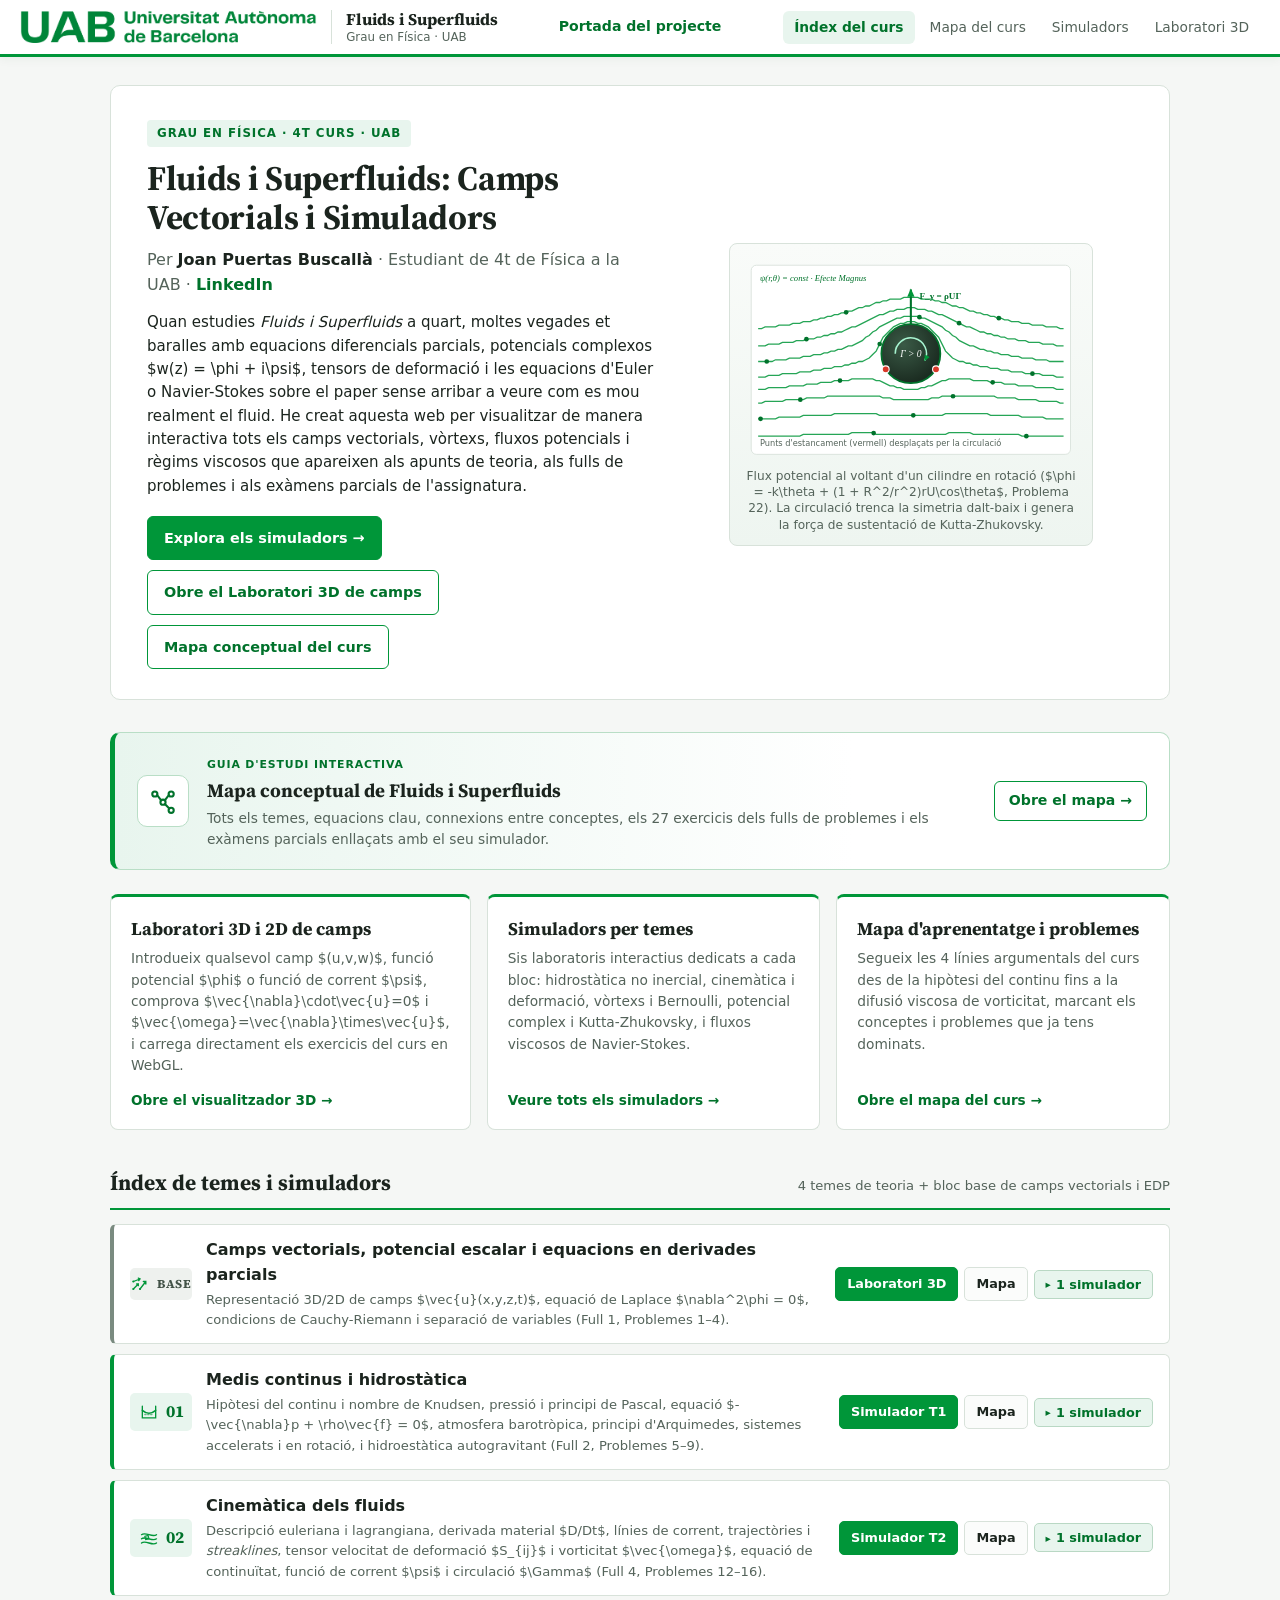
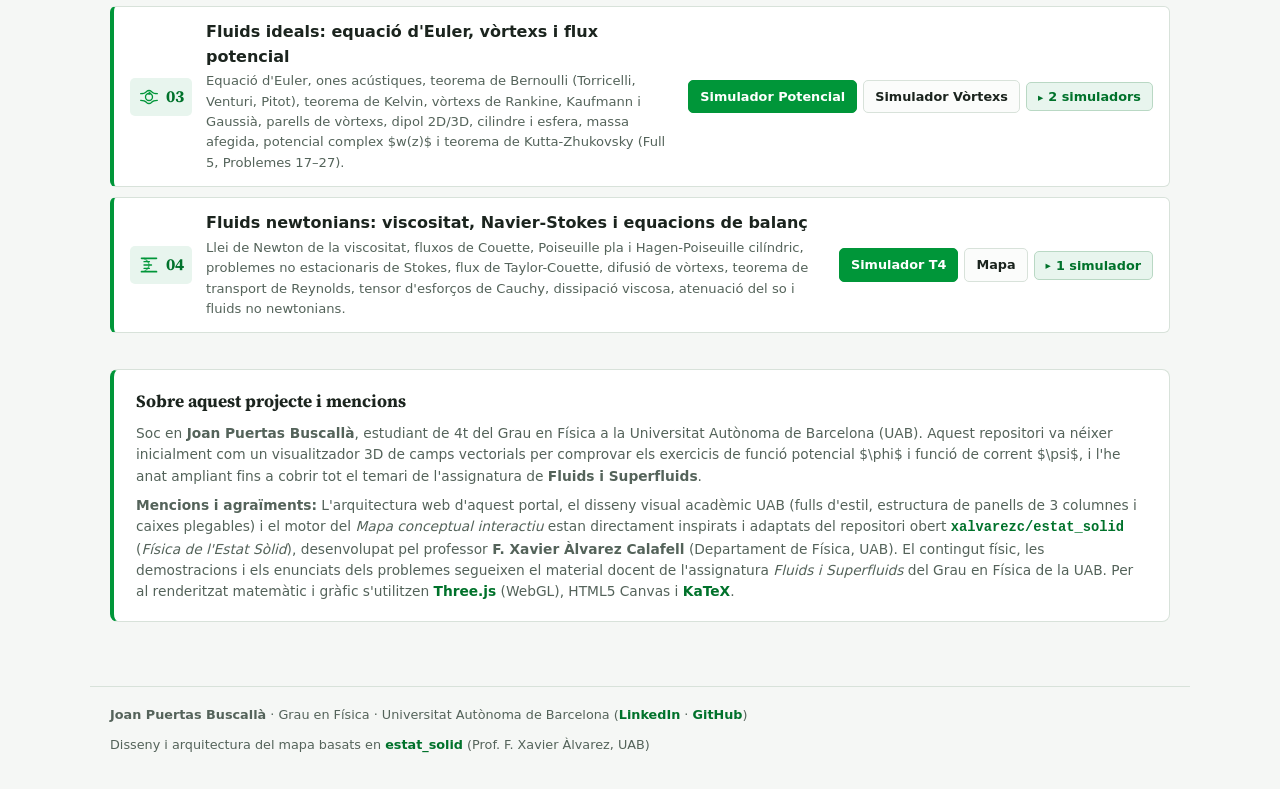
==== index.html @ 0ef9b049 "Plataforma completa de Fluids i Superfluids (UAB): simuladors T1-T4, laboratori 3D i mapa del curs" ====
<!doctype html>
<html lang="ca">
<head>
<meta charset="utf-8">
<meta name="viewport" content="width=device-width, initial-scale=1">
<title>Fluids i Superfluids — Simuladors de Camps Vectorials i Mecànica de Fluids (UAB)</title>
<link rel="stylesheet" href="https://fonts.googleapis.com/css2?family=Source+Serif+4:opsz,wght@8..60,400;8..60,600;8..60,700&display=swap">
<link rel="stylesheet" href="simuladors/estil_comu.css">
<style>
  *{ box-sizing:border-box; }
  html, body{ margin:0; padding:0; }
  body{
    font-family:system-ui, -apple-system, "Segoe UI", Roboto, sans-serif;
    color:var(--ink);
    background:var(--bg);
    line-height:1.55;
  }
  main{
    max-width:1100px;
    margin:0 auto;
    padding:28px 20px 64px;
  }

  /* Portada */
  .portada{
    background:var(--panel);
    border:1px solid var(--border);
    border-radius:10px;
    padding:34px 36px 30px;
    margin-bottom:32px;
    display:grid;
    grid-template-columns:1.15fr 1fr;
    gap:32px;
    align-items:center;
  }
  @media (max-width:860px){
    .portada{ grid-template-columns:1fr; padding:26px 22px; }
  }
  .portada .etiqueta-grau{
    display:inline-block;
    font-size:.74rem;
    font-weight:700;
    letter-spacing:.08em;
    text-transform:uppercase;
    color:var(--uab-dark);
    background:var(--uab-light);
    padding:4px 10px;
    border-radius:4px;
    margin-bottom:12px;
  }
  .portada h1{
    font-family:"Source Serif 4", Georgia, serif;
    font-size:2.15rem;
    line-height:1.15;
    margin:0 0 10px;
    color:var(--ink);
    letter-spacing:-.01em;
  }
  .portada .autor{
    font-size:1rem;
    color:var(--muted);
    margin:0 0 14px;
  }
  .portada .autor strong{ color:var(--ink); font-weight:600; }
  .portada .autor a{ color:var(--uab-dark); text-decoration:none; font-weight:600; }
  .portada .autor a:hover{ text-decoration:underline; }
  .portada .resum{
    font-size:.94rem;
    color:var(--ink);
    margin:0 0 18px;
  }
  .portada .accions{
    display:flex;
    flex-wrap:wrap;
    gap:10px;
  }
  .boto{
    display:inline-flex;
    align-items:center;
    gap:8px;
    padding:10px 16px;
    border-radius:6px;
    font-weight:600;
    font-size:.9rem;
    text-decoration:none;
    border:1px solid var(--uab);
    transition:background .12s, color .12s, border-color .12s;
  }
  .boto-primari{
    background:var(--uab);
    color:#fff;
  }
  .boto-primari:hover{ background:var(--uab-dark); border-color:var(--uab-dark); }
  .boto-secundari{
    background:#fff;
    color:var(--uab-dark);
  }
  .boto-secundari:hover{ background:var(--uab-light); }

  /* Figura de portada */
  .figura-portada{
    background:linear-gradient(180deg, #f9fbf9 0%, #eef5f0 100%);
    border:1px solid var(--border);
    border-radius:8px;
    padding:16px 16px 12px;
    text-align:center;
  }
  .figura-portada svg{
    width:100%;
    height:auto;
    max-height:260px;
    display:block;
    margin:0 auto;
  }
  .figura-portada figcaption{
    font-size:.76rem;
    color:var(--muted);
    margin-top:8px;
    line-height:1.35;
  }

  /* Destacat del mapa */
  .destacat-mapa{
    display:grid;
    grid-template-columns:auto 1fr auto;
    gap:18px;
    align-items:center;
    background:linear-gradient(90deg, var(--uab-light) 0%, #ffffff 70%);
    border:1px solid #b9dec6;
    border-left:5px solid var(--uab);
    border-radius:10px;
    padding:18px 22px;
    margin:0 0 24px;
    text-decoration:none;
    color:inherit;
    transition:border-color .12s, box-shadow .12s, transform .12s;
  }
  .destacat-mapa:hover{
    border-color:var(--uab);
    box-shadow:0 4px 16px rgba(0, 114, 43, .10);
    transform:translateY(-1px);
  }
  .destacat-mapa .dm-ico{
    width:52px; height:52px;
    border-radius:10px;
    background:#fff;
    border:1px solid #b9dec6;
    display:flex; align-items:center; justify-content:center;
    color:var(--uab-dark);
    flex-shrink:0;
  }
  .destacat-mapa .dm-etiqueta{
    display:inline-block;
    font-size:.68rem;
    font-weight:700;
    letter-spacing:.08em;
    text-transform:uppercase;
    color:var(--uab-dark);
    margin-bottom:2px;
  }
  .destacat-mapa h2{
    font-family:"Source Serif 4", Georgia, serif;
    font-size:1.18rem;
    margin:0 0 3px;
    color:var(--ink);
  }
  .destacat-mapa p{
    margin:0;
    font-size:.86rem;
    color:var(--muted);
  }
  .destacat-mapa .dm-cta{
    font-weight:700;
    font-size:.88rem;
    color:var(--uab-dark);
    white-space:nowrap;
    padding:8px 14px;
    border-radius:6px;
    background:#fff;
    border:1px solid var(--uab);
  }
  .destacat-mapa:hover .dm-cta{
    background:var(--uab);
    color:#fff;
  }
  @media (max-width:720px){
    .destacat-mapa{ grid-template-columns:auto 1fr; }
    .destacat-mapa .dm-cta{ grid-column:1 / -1; justify-self:start; }
  }

  /* Targetes de seccions principals */
  .seccions{
    display:grid;
    grid-template-columns:repeat(3, 1fr);
    gap:16px;
    margin-bottom:36px;
  }
  @media (max-width:820px){
    .seccions{ grid-template-columns:1fr; }
  }
  .targeta-seccio{
    background:var(--panel);
    border:1px solid var(--border);
    border-top:3px solid var(--uab);
    border-radius:8px;
    padding:18px 20px;
    display:flex;
    flex-direction:column;
    justify-content:space-between;
  }
  .targeta-seccio h2{
    font-family:"Source Serif 4", Georgia, serif;
    font-size:1.12rem;
    margin:0 0 6px;
    color:var(--ink);
  }
  .targeta-seccio p{
    font-size:.86rem;
    color:var(--muted);
    margin:0 0 14px;
  }
  .targeta-seccio a.enllac-seccio{
    font-size:.85rem;
    font-weight:600;
    color:var(--uab-dark);
    text-decoration:none;
    align-self:flex-start;
  }
  .targeta-seccio a.enllac-seccio:hover{ text-decoration:underline; }

  /* Índex de temes */
  .titol-index{
    display:flex;
    align-items:baseline;
    justify-content:space-between;
    gap:12px;
    margin:8px 0 14px;
    padding-bottom:8px;
    border-bottom:2px solid var(--uab);
  }
  .titol-index h2{
    font-family:"Source Serif 4", Georgia, serif;
    font-size:1.35rem;
    margin:0;
    color:var(--ink);
  }
  .titol-index span{
    font-size:.82rem;
    color:var(--muted);
  }
  .llista-temes{
    display:grid;
    grid-template-columns:1fr;
    gap:10px;
  }
  .fila-tema{
    background:var(--panel);
    border:1px solid var(--border);
    border-left:4px solid var(--uab);
    border-radius:6px;
    padding:13px 16px;
    display:grid;
    grid-template-columns:62px 1fr auto;
    align-items:center;
    gap:14px;
  }
  @media (max-width:720px){
    .fila-tema{ grid-template-columns:52px 1fr; }
    .fila-tema .accions-tema{ grid-column:1 / -1; justify-self:start; margin-top:4px; }
  }
  .fila-tema .num-tema{
    display:inline-flex;
    align-items:center;
    gap:7px;
    font-family:"Source Serif 4", Georgia, serif;
    font-weight:700;
    font-size:1.05rem;
    color:var(--uab-dark);
    background:var(--uab-light);
    border-radius:5px;
    padding:6px 9px;
    justify-content:center;
  }
  .fila-tema .num-tema svg{
    width:20px;
    height:20px;
    flex-shrink:0;
    color:var(--uab);
  }
  .fila-tema.repas{ border-left-color:#7a8b80; }
  .fila-tema.repas .num-tema{
    background:#eef1ee;
    color:#425247;
    font-size:.76rem;
    letter-spacing:.05em;
  }
  .fila-tema .cos-tema h3{
    margin:0 0 2px;
    font-size:1rem;
    color:var(--ink);
  }
  .fila-tema .cos-tema p{
    margin:0;
    font-size:.82rem;
    color:var(--muted);
  }
  .accions-tema{
    display:flex;
    flex-wrap:wrap;
    gap:6px;
    align-items:center;
  }
  .accions-tema a,
  .accions-tema button.boto-sims-tema{
    font-size:.8rem;
    font-weight:600;
    text-decoration:none;
    padding:6px 11px;
    border-radius:5px;
    border:1px solid var(--border);
    color:var(--ink);
    background:#fbfcfb;
    white-space:nowrap;
    font-family:inherit;
    cursor:pointer;
  }
  .accions-tema a:hover,
  .accions-tema button.boto-sims-tema:hover{
    border-color:var(--uab);
    color:var(--uab-dark);
    background:var(--uab-light);
  }
  .accions-tema a.prim{
    background:var(--uab);
    border-color:var(--uab);
    color:#fff;
  }
  .accions-tema a.prim:hover{
    background:var(--uab-dark);
    border-color:var(--uab-dark);
    color:#fff;
  }
  .accions-tema button.boto-sims-tema{
    color:var(--uab-dark);
    border-color:#b9d8c4;
    background:var(--uab-light);
    display:inline-flex;
    align-items:center;
    gap:5px;
  }
  .accions-tema button.boto-sims-tema .fletxa{
    display:inline-block;
    font-size:.66rem;
    transition:transform .15s;
  }
  .fila-tema.obert button.boto-sims-tema .fletxa{ transform:rotate(90deg); }

  .calaix-sims{
    display:none;
    grid-column:1 / -1;
    margin-top:10px;
    padding-top:10px;
    border-top:1px dashed var(--border);
  }
  .fila-tema.obert .calaix-sims{ display:block; }
  .calaix-sims ul{
    list-style:none;
    margin:0;
    padding:0;
    display:grid;
    grid-template-columns:repeat(auto-fill, minmax(290px, 1fr));
    gap:8px;
  }
  .calaix-sims li a{
    display:block;
    padding:9px 12px;
    border:1px solid var(--border);
    border-radius:5px;
    background:#fbfcfb;
    text-decoration:none;
    color:var(--ink);
    font-size:.84rem;
    font-weight:600;
    line-height:1.35;
  }
  .calaix-sims li a:hover{
    border-color:var(--uab);
    background:var(--uab-light);
    color:var(--uab-dark);
  }
  .calaix-sims li a span.desc-curta{
    display:block;
    font-weight:400;
    font-size:.76rem;
    color:var(--muted);
    margin-top:3px;
  }

  /* Nota de l'autor i crèdits */
  .nota-autor{
    margin-top:36px;
    background:var(--panel);
    border:1px solid var(--border);
    border-left:4px solid var(--uab);
    border-radius:8px;
    padding:18px 22px;
  }
  .nota-autor h3{
    font-family:"Source Serif 4", Georgia, serif;
    font-size:1.08rem;
    margin:0 0 8px;
    color:var(--ink);
  }
  .nota-autor p{
    font-size:.86rem;
    color:var(--muted);
    margin:0 0 8px;
  }
  .nota-autor p:last-child{ margin-bottom:0; }
  .nota-autor a{
    color:var(--uab-dark);
    font-weight:600;
    text-decoration:none;
  }
  .nota-autor a:hover{ text-decoration:underline; }

  footer{
    max-width:1100px;
    margin:0 auto;
    padding:18px 20px 36px;
    border-top:1px solid var(--border);
    color:var(--muted);
    font-size:.8rem;
    display:flex;
    flex-wrap:wrap;
    justify-content:space-between;
    gap:10px;
  }
  footer a{ color:var(--uab-dark); text-decoration:none; font-weight:600; }
  footer a:hover{ text-decoration:underline; }
</style>
</head>
<body>

<header class="capcalera-uab">
  <div class="cap-esq">
    <a class="cap-logo" href="./" title="Portada del curs"><img src="simuladors/imatges/logotip-versio-3-verd.png" alt="Universitat Autònoma de Barcelona"></a>
    <a class="cap-marca" href="./">Fluids i Superfluids<small>Grau en Física · UAB</small></a>
  </div>
  <div class="cap-pagina">Portada del projecte</div>
  <nav class="cap-nav" aria-label="Seccions del curs">
    <a class="actiu" href="#index">Índex del curs</a>
    <a href="mapa/index.html">Mapa del curs</a>
    <a href="simuladors/index.html">Simuladors</a>
    <a href="visualitzador_camps.html">Laboratori 3D</a>
  </nav>
</header>

<main>

  <section class="portada">
    <div>
      <span class="etiqueta-grau">Grau en Física · 4t curs · UAB</span>
      <h1>Fluids i Superfluids: Camps Vectorials i Simuladors</h1>
      <p class="autor">Per <strong>Joan Puertas Buscallà</strong> · Estudiant de 4t de Física a la UAB · <a href="https://www.linkedin.com/in/joan-puertasbuscalla/" target="_blank" rel="noopener">LinkedIn</a></p>
      <p class="resum">
        Quan estudies <em>Fluids i Superfluids</em> a quart, moltes vegades et baralles amb equacions diferencials parcials, potencials complexos $w(z) = \phi + i\psi$, tensors de deformació i les equacions d'Euler o Navier-Stokes sobre el paper sense arribar a veure com es mou realment el fluid. He creat aquesta web per visualitzar de manera interactiva tots els camps vectorials, vòrtexs, fluxos potencials i règims viscosos que apareixen als apunts de teoria, als fulls de problemes i als exàmens parcials de l'assignatura.
      </p>
      <div class="accions">
        <a class="boto boto-primari" href="simuladors/index.html">Explora els simuladors →</a>
        <a class="boto boto-secundari" href="visualitzador_camps.html">Obre el Laboratori 3D de camps</a>
        <a class="boto boto-secundari" href="mapa/index.html">Mapa conceptual del curs</a>
      </div>
    </div>

    <figure class="figura-portada">
      <svg id="svgPortada" viewBox="0 0 380 230" role="img" aria-label="Flux potencial amb circulació al voltant d'un cilindre i línies de corrent">
        <defs>
          <radialGradient id="gradCil" cx="38%" cy="35%" r="65%">
            <stop offset="0%" stop-color="#3a5a46"/>
            <stop offset="100%" stop-color="#1b2c21"/>
          </radialGradient>
          <marker id="fletxaVerd" viewBox="0 0 10 10" refX="7" refY="5" markerWidth="5" markerHeight="5" orient="auto-start-reverse">
            <path d="M 0 1.5 L 8 5 L 0 8.5 z" fill="#009639"/>
          </marker>
        </defs>
        <rect x="6" y="6" width="368" height="218" rx="6" fill="#ffffff" stroke="#d8e2da"/>
        <!-- Equipotencials (discontínues) -->
        <g id="grupEqui" stroke="#9ec5ab" stroke-width="1" stroke-dasharray="3 3" fill="none" opacity="0.65"></g>
        <!-- Línies de corrent -->
        <g id="grupStream" stroke="#009639" stroke-width="1.5" fill="none" opacity="0.85"></g>
        <!-- Partícules traçadores -->
        <g id="grupParticules"></g>
        <!-- Cilindre central amb circulació -->
        <circle cx="190" cy="108" r="34" fill="url(#gradCil)" stroke="#00722b" stroke-width="2"/>
        <!-- Fletxa de circulació Γ -->
        <path d="M 172 108 A 18 18 0 1 1 206 116" fill="none" stroke="#a7f3d0" stroke-width="1.8" marker-end="url(#fletxaVerd)"/>
        <text x="190" y="112" font-size="11" font-family="Georgia, serif" font-style="italic" text-anchor="middle" fill="#ffffff">Γ &gt; 0</text>
        <!-- Punts d'estancament -->
        <circle cx="161" cy="126" r="4" fill="#d93829" stroke="#fff" stroke-width="1.2"/>
        <circle cx="219" cy="126" r="4" fill="#d93829" stroke="#fff" stroke-width="1.2"/>
        <!-- Vector sustentació Kutta-Zhukovsky -->
        <line x1="190" y1="74" x2="190" y2="34" stroke="#00722b" stroke-width="2.4" marker-end="url(#fletxaVerd)"/>
        <text x="200" y="45" font-size="10.5" font-family="Georgia, serif" font-weight="bold" fill="#00722b">F_y = ρUΓ</text>
        <!-- Etiquetes -->
        <text x="16" y="24" font-size="10" font-family="Georgia, serif" font-style="italic" fill="#00722b">ψ(r,θ) = const · Efecte Magnus</text>
        <text x="16" y="214" font-size="9.5" font-family="system-ui, sans-serif" fill="#54635a">Punts d'estancament (vermell) desplaçats per la circulació</text>
      </svg>
      <figcaption>
        Flux potencial al voltant d'un cilindre en rotació ($\phi = -k\theta + (1 + R^2/r^2)rU\cos\theta$, Problema 22). La circulació trenca la simetria dalt-baix i genera la força de sustentació de Kutta-Zhukovsky.
      </figcaption>
    </figure>
  </section>

  <a class="destacat-mapa" href="mapa/index.html">
    <div class="dm-ico" aria-hidden="true">
      <svg width="28" height="28" viewBox="0 0 24 24" fill="none" stroke="currentColor" stroke-width="1.8" stroke-linecap="round" stroke-linejoin="round">
        <circle cx="5" cy="6" r="2.2"/><circle cx="19" cy="6" r="2.2"/><circle cx="12" cy="13" r="2.2"/><circle cx="19" cy="20" r="2.2"/>
        <path d="M7 7l3.3 4.3M17 7l-3.3 4.3M13.6 14.6l3.8 3.8"/>
      </svg>
    </div>
    <div>
      <span class="dm-etiqueta">Guia d'estudi interactiva</span>
      <h2>Mapa conceptual de Fluids i Superfluids</h2>
      <p>Tots els temes, equacions clau, connexions entre conceptes, els 27 exercicis dels fulls de problemes i els exàmens parcials enllaçats amb el seu simulador.</p>
    </div>
    <span class="dm-cta">Obre el mapa →</span>
  </a>

  <section class="seccions" aria-label="Parts del projecte">
    <div class="targeta-seccio">
      <div>
        <h2>Laboratori 3D i 2D de camps</h2>
        <p>Introdueix qualsevol camp $(u,v,w)$, funció potencial $\phi$ o funció de corrent $\psi$, comprova $\vec{\nabla}\cdot\vec{u}=0$ i $\vec{\omega}=\vec{\nabla}\times\vec{u}$, i carrega directament els exercicis del curs en WebGL.</p>
      </div>
      <a class="enllac-seccio" href="visualitzador_camps.html">Obre el visualitzador 3D →</a>
    </div>
    <div class="targeta-seccio">
      <div>
        <h2>Simuladors per temes</h2>
        <p>Sis laboratoris interactius dedicats a cada bloc: hidrostàtica no inercial, cinemàtica i deformació, vòrtexs i Bernoulli, potencial complex i Kutta-Zhukovsky, i fluxos viscosos de Navier-Stokes.</p>
      </div>
      <a class="enllac-seccio" href="simuladors/index.html">Veure tots els simuladors →</a>
    </div>
    <div class="targeta-seccio">
      <div>
        <h2>Mapa d'aprenentatge i problemes</h2>
        <p>Segueix les 4 línies argumentals del curs des de la hipòtesi del continu fins a la difusió viscosa de vorticitat, marcant els conceptes i problemes que ja tens dominats.</p>
      </div>
      <a class="enllac-seccio" href="mapa/index.html">Obre el mapa del curs →</a>
    </div>
  </section>

  <div class="titol-index" id="index">
    <h2>Índex de temes i simuladors</h2>
    <span>4 temes de teoria + bloc base de camps vectorials i EDP</span>
  </div>

  <div class="llista-temes">

    <div class="fila-tema repas" data-tema="00">
      <span class="num-tema">BASE</span>
      <div class="cos-tema">
        <h3>Camps vectorials, potencial escalar i equacions en derivades parcials</h3>
        <p>Representació 3D/2D de camps $\vec{u}(x,y,z,t)$, equació de Laplace $\nabla^2\phi = 0$, condicions de Cauchy-Riemann i separació de variables (Full 1, Problemes 1–4).</p>
      </div>
      <div class="accions-tema">
        <a class="prim" href="visualitzador_camps.html">Laboratori 3D</a>
        <a href="mapa/index.html">Mapa</a>
      </div>
    </div>

    <div class="fila-tema" data-tema="01">
      <span class="num-tema">01</span>
      <div class="cos-tema">
        <h3>Medis continus i hidrostàtica</h3>
        <p>Hipòtesi del continu i nombre de Knudsen, pressió i principi de Pascal, equació $-\vec{\nabla}p + \rho\vec{f} = 0$, atmosfera barotròpica, principi d'Arquimedes, sistemes accelerats i en rotació, i hidroestàtica autogravitant (Full 2, Problemes 5–9).</p>
      </div>
      <div class="accions-tema">
        <a class="prim" href="simuladors/01_medis_continus/hidrostatica_no_inercial.html">Simulador T1</a>
        <a href="mapa/index.html">Mapa</a>
      </div>
    </div>

    <div class="fila-tema" data-tema="02">
      <span class="num-tema">02</span>
      <div class="cos-tema">
        <h3>Cinemàtica dels fluids</h3>
        <p>Descripció euleriana i lagrangiana, derivada material $D/Dt$, línies de corrent, trajectòries i <em>streaklines</em>, tensor velocitat de deformació $S_{ij}$ i vorticitat $\vec{\omega}$, equació de continuïtat, funció de corrent $\psi$ i circulació $\Gamma$ (Full 4, Problemes 12–16).</p>
      </div>
      <div class="accions-tema">
        <a class="prim" href="simuladors/02_cinematica/cinematica_deformacio.html">Simulador T2</a>
        <a href="mapa/index.html">Mapa</a>
      </div>
    </div>

    <div class="fila-tema" data-tema="03">
      <span class="num-tema">03</span>
      <div class="cos-tema">
        <h3>Fluids ideals: equació d'Euler, vòrtexs i flux potencial</h3>
        <p>Equació d'Euler, ones acústiques, teorema de Bernoulli (Torricelli, Venturi, Pitot), teorema de Kelvin, vòrtexs de Rankine, Kaufmann i Gaussià, parells de vòrtexs, dipol 2D/3D, cilindre i esfera, massa afegida, potencial complex $w(z)$ i teorema de Kutta-Zhukovsky (Full 5, Problemes 17–27).</p>
      </div>
      <div class="accions-tema">
        <a class="prim" href="simuladors/03_fluids_ideals/potencial_kutta_zhukovsky.html">Simulador Potencial</a>
        <a href="simuladors/03_fluids_ideals/vortexs_bernoulli.html">Simulador Vòrtexs</a>
      </div>
    </div>

    <div class="fila-tema" data-tema="04">
      <span class="num-tema">04</span>
      <div class="cos-tema">
        <h3>Fluids newtonians: viscositat, Navier-Stokes i equacions de balanç</h3>
        <p>Llei de Newton de la viscositat, fluxos de Couette, Poiseuille pla i Hagen-Poiseuille cilíndric, problemes no estacionaris de Stokes, flux de Taylor-Couette, difusió de vòrtexs, teorema de transport de Reynolds, tensor d'esforços de Cauchy, dissipació viscosa, atenuació del so i fluids no newtonians.</p>
      </div>
      <div class="accions-tema">
        <a class="prim" href="simuladors/04_fluids_newtonians/viscositat_navier_stokes.html">Simulador T4</a>
        <a href="mapa/index.html">Mapa</a>
      </div>
    </div>

  </div>

  <section class="nota-autor" aria-label="Sobre aquest projecte i reconeixements">
    <h3>Sobre aquest projecte i mencions</h3>
    <p>
      Soc en <strong>Joan Puertas Buscallà</strong>, estudiant de 4t del Grau en Física a la Universitat Autònoma de Barcelona (UAB). Aquest repositori va néixer inicialment com un visualitzador 3D de camps vectorials per comprovar els exercicis de funció potencial $\phi$ i funció de corrent $\psi$, i l'he anat ampliant fins a cobrir tot el temari de l'assignatura de <strong>Fluids i Superfluids</strong>.
    </p>
    <p>
      <strong>Mencions i agraïments:</strong> L'arquitectura web d'aquest portal, el disseny visual acadèmic UAB (fulls d'estil, estructura de panells de 3 columnes i caixes plegables) i el motor del <em>Mapa conceptual interactiu</em> estan directament inspirats i adaptats del repositori obert <a href="https://github.com/xalvarezc/estat_solid" target="_blank" rel="noopener"><code>xalvarezc/estat_solid</code></a> (<em>Física de l'Estat Sòlid</em>), desenvolupat pel professor <strong>F. Xavier Àlvarez Calafell</strong> (Departament de Física, UAB). El contingut físic, les demostracions i els enunciats dels problemes segueixen el material docent de l'assignatura <em>Fluids i Superfluids</em> del Grau en Física de la UAB. Per al renderitzat matemàtic i gràfic s'utilitzen <a href="https://threejs.org/" target="_blank" rel="noopener">Three.js</a> (WebGL), HTML5 Canvas i <a href="https://katex.org/" target="_blank" rel="noopener">KaTeX</a>.
    </p>
  </section>

</main>

<footer>
  <span><strong>Joan Puertas Buscallà</strong> · Grau en Física · Universitat Autònoma de Barcelona (<a href="https://www.linkedin.com/in/joan-puertasbuscalla/" target="_blank" rel="noopener">LinkedIn</a> · <a href="https://github.com/Seijo37/Vectors1" target="_blank" rel="noopener">GitHub</a>)</span>
  <span>Disseny i arquitectura del mapa basats en <a href="https://github.com/xalvarezc/estat_solid" target="_blank" rel="noopener">estat_solid</a> (Prof. F. Xavier Àlvarez, UAB)</span>
</footer>

<script src="simuladors/temes.js"></script>
<script>
(function(){
  var perNum = {};
  (window.TEMES || []).forEach(function(t){ perNum[t.num] = t; });
  var icMap = window.ICONES || {};

  document.querySelectorAll('.fila-tema[data-tema]').forEach(function(fila){
    var num = fila.getAttribute('data-tema');
    var badge = fila.querySelector('.num-tema');
    if (badge && icMap[num]){
      badge.innerHTML = icMap[num] + '<span>' + badge.textContent + '</span>';
    }
    var t = perNum[num];
    if (!t || !t.simuladors || !t.simuladors.length) return;
    var n = t.simuladors.length;
    var txt = n + (n === 1 ? ' simulador' : ' simuladors');

    var accions = fila.querySelector('.accions-tema');
    var boto = document.createElement('button');
    boto.type = 'button';
    boto.className = 'boto-sims-tema';
    boto.innerHTML = '<span class="fletxa">▸</span>' + txt;
    accions.appendChild(boto);

    var calaix = document.createElement('div');
    calaix.className = 'calaix-sims';
    var ul = document.createElement('ul');
    t.simuladors.forEach(function(s){
      var li = document.createElement('li');
      var a = document.createElement('a');
      var ruta = s.href.indexOf('../') === 0 ? s.href.slice(3) : 'simuladors/' + s.href;
      a.href = ruta;
      a.textContent = s.nom;
      if (s.desc){
        var sp = document.createElement('span');
        sp.className = 'desc-curta';
        sp.textContent = s.desc;
        a.appendChild(sp);
      }
      li.appendChild(a);
      ul.appendChild(li);
    });
    calaix.appendChild(ul);
    fila.appendChild(calaix);

    boto.addEventListener('click', function(){
      fila.classList.toggle('obert');
    });
  });

  // Animació SVG de la portada: línies de corrent al voltant del cilindre (cx=190, cy=108, R=34)
  var gStream = document.getElementById('grupStream');
  var gPart = document.getElementById('grupParticules');
  if (gStream && gPart) {
    var cx = 190, cy = 108, R = 34;
    // Potencial de corrent reduït: ψ(x,y) = y*(1 - R²/r²) + k*ln(r/R)
    var kCirc = 18;
    var psiTargets = [-62, -42, -24, -9.5, 4, 20, 38, 58];
    var corbes = [];

    psiTargets.forEach(function(psi0) {
      var pts = [];
      for (var ix = 14; ix <= 366; ix += 4) {
        var dx = ix - cx;
        // Cerquem y per bisecció o secant mantenint el signe
        var yStart = psi0 >= -10 ? -85 : 85;
        var bestY = null, bestErr = 1e9;
        var yMin = -95, yMax = 95;
        for (var sy = yMin; sy <= yMax; sy += 2) {
          var r2 = dx*dx + sy*sy;
          if (r2 < (R+1.5)*(R+1.5)) continue;
          var r = Math.sqrt(r2);
          var val = sy * (1 - (R*R)/r2) + kCirc * Math.log(r / R);
          var err = Math.abs(val - psi0);
          if (err < bestErr) {
            bestErr = err;
            bestY = sy;
          }
        }
        if (bestY !== null && bestErr < 4.5) {
          pts.push([ix, cy - bestY]);
        }
      }
      if (pts.length > 8) {
        var d = 'M ' + pts.map(function(p){ return p[0].toFixed(1) + ' ' + p[1].toFixed(1); }).join(' L ');
        var path = document.createElementNS('http://www.w3.org/2000/svg', 'path');
        path.setAttribute('d', d);
        gStream.appendChild(path);
        corbes.push(pts);
      }
    });

    var particules = [];
    corbes.forEach(function(pts, idx) {
      for (var m = 0; m < 2; m++) {
        var c = document.createElementNS('http://www.w3.org/2000/svg', 'circle');
        c.setAttribute('r', '2.7');
        c.setAttribute('fill', '#00722b');
        gPart.appendChild(c);
        particules.push({ el: c, pts: pts, pos: (m * 0.5 + idx * 0.13) % 1 });
      }
    });

    function animaPortada() {
      particules.forEach(function(p) {
        p.pos = (p.pos + 0.0045) % 1;
        var fIdx = p.pos * (p.pts.length - 1);
        var i0 = Math.floor(fIdx);
        var i1 = Math.min(p.pts.length - 1, i0 + 1);
        var frac = fIdx - i0;
        var x = p.pts[i0][0] * (1 - frac) + p.pts[i1][0] * frac;
        var y = p.pts[i0][1] * (1 - frac) + p.pts[i1][1] * frac;
        p.el.setAttribute('cx', x.toFixed(1));
        p.el.setAttribute('cy', y.toFixed(1));
      });
      requestAnimationFrame(animaPortada);
    }
    requestAnimationFrame(animaPortada);
  }
})();
</script>

</body>
</html>
---- simuladors/estil_comu.css ----
/* Estil comú dels simuladors de Fluids i Superfluids (Grau en Física · UAB)
   Desenvolupat per Joan Puertas Buscallà.
   Arquitectura visual i sistema d'estils basats en el repositori "Física de l'Estat Sòlid"
   del prof. F. Xavier Àlvarez (https://github.com/xalvarezc/estat_solid). */
:root {
  --uab:       #009639;
  --uab-dark:  #00722b;
  --uab-light: #e8f5ee;
  --bg:        #f5f7f5;
  --panel:     #ffffff;
  --border:    #d8e2da;
  --ink:       #1b241e;
  --muted:     #54635a;
}

/* Capçalera comuna del lloc — compartida entre apunts, índex, mapa i simuladors */
.capcalera-uab{
  background:#ffffff;
  border-bottom:3px solid var(--uab);
  padding:10px 20px;
  display:grid;
  grid-template-columns:1fr auto 1fr;
  align-items:center;
  gap:16px;
  font-family:"Source Serif 4", Georgia, serif;
  position:sticky;
  top:0;
  z-index:200;
  box-shadow:0 2px 10px rgba(0, 70, 25, .06);
}
.capcalera-uab .cap-esq{
  display:flex;
  align-items:center;
  gap:14px;
  min-width:0;
}
.capcalera-uab .cap-logo{
  display:inline-flex;
  align-items:center;
  text-decoration:none;
  flex-shrink:0;
}
.capcalera-uab .cap-logo img{
  height:32px;
  width:auto;
  display:block;
}
.capcalera-uab .cap-marca{
  color:var(--ink);
  text-decoration:none;
  font-weight:700;
  font-size:1.02rem;
  line-height:1.15;
  padding-left:14px;
  border-left:1px solid var(--border);
}
.capcalera-uab .cap-marca small{
  display:block;
  font-family:system-ui, -apple-system, "Segoe UI", Roboto, sans-serif;
  font-weight:500;
  font-size:.74rem;
  color:var(--muted);
  margin-top:2px;
}
.capcalera-uab .cap-pagina{
  display:inline-flex;
  align-items:center;
  gap:8px;
  font-family:system-ui, -apple-system, "Segoe UI", Roboto, sans-serif;
  font-size:.88rem;
  font-weight:600;
  color:var(--uab-dark);
  text-align:center;
  white-space:nowrap;
  overflow:hidden;
  text-overflow:ellipsis;
  max-width:44vw;
}
.capcalera-uab .cap-pagina svg{
  width:20px;
  height:20px;
  flex-shrink:0;
  color:var(--uab);
}
.capcalera-uab .cap-nav{
  display:flex;
  gap:4px;
  flex-wrap:wrap;
  justify-self:end;
  font-family:system-ui, -apple-system, "Segoe UI", Roboto, sans-serif;
  font-size:.86rem;
}
.capcalera-uab .cap-nav a{
  color:var(--muted);
  text-decoration:none;
  padding:6px 11px;
  border-radius:6px;
  font-weight:500;
}
.capcalera-uab .cap-nav a:hover{
  background:var(--uab-light);
  color:var(--uab-dark);
}
.capcalera-uab .cap-nav a.actiu{
  background:var(--uab-light);
  color:var(--uab-dark);
  font-weight:600;
}
@media (max-width:760px){
  .capcalera-uab{ grid-template-columns:1fr auto; }
  .capcalera-uab .cap-pagina{ display:none; }
}

.peu-uab {
  text-align: center;
  color: var(--muted);
  font-size: 0.78rem;
  padding: 16px 12px 24px;
  border-top: 1px solid var(--border);
  margin-top: 24px;
  font-family: system-ui, -apple-system, "Segoe UI", Roboto, sans-serif;
}
.peu-uab a {
  color: var(--uab-dark);
  text-decoration: none;
  font-weight: 600;
}
.peu-uab a:hover {
  text-decoration: underline;
}

/* Targeta amb vora esquerra verda — estil unificat */
.caixa-uab {
  background: var(--panel);
  border: 1px solid var(--border);
  border-left: 4px solid var(--uab);
  border-radius: 6px;
  padding: 12px 14px;
}

/* Botó en forma de pastilla verd UAB */
.boto-pill {
  display: inline-flex;
  align-items: center;
  gap: 7px;
  padding: 6px 14px;
  border-radius: 999px;
  font-size: 0.82rem;
  font-weight: 600;
  color: var(--uab-dark);
  background: var(--uab-light);
  border: 1px solid var(--border);
  text-decoration: none;
  cursor: pointer;
  transition: background 0.15s, border-color 0.15s, color 0.15s;
}
.boto-pill:hover {
  background: var(--uab);
  border-color: var(--uab);
  color: #fff;
}
.boto-pill svg { flex-shrink: 0; }
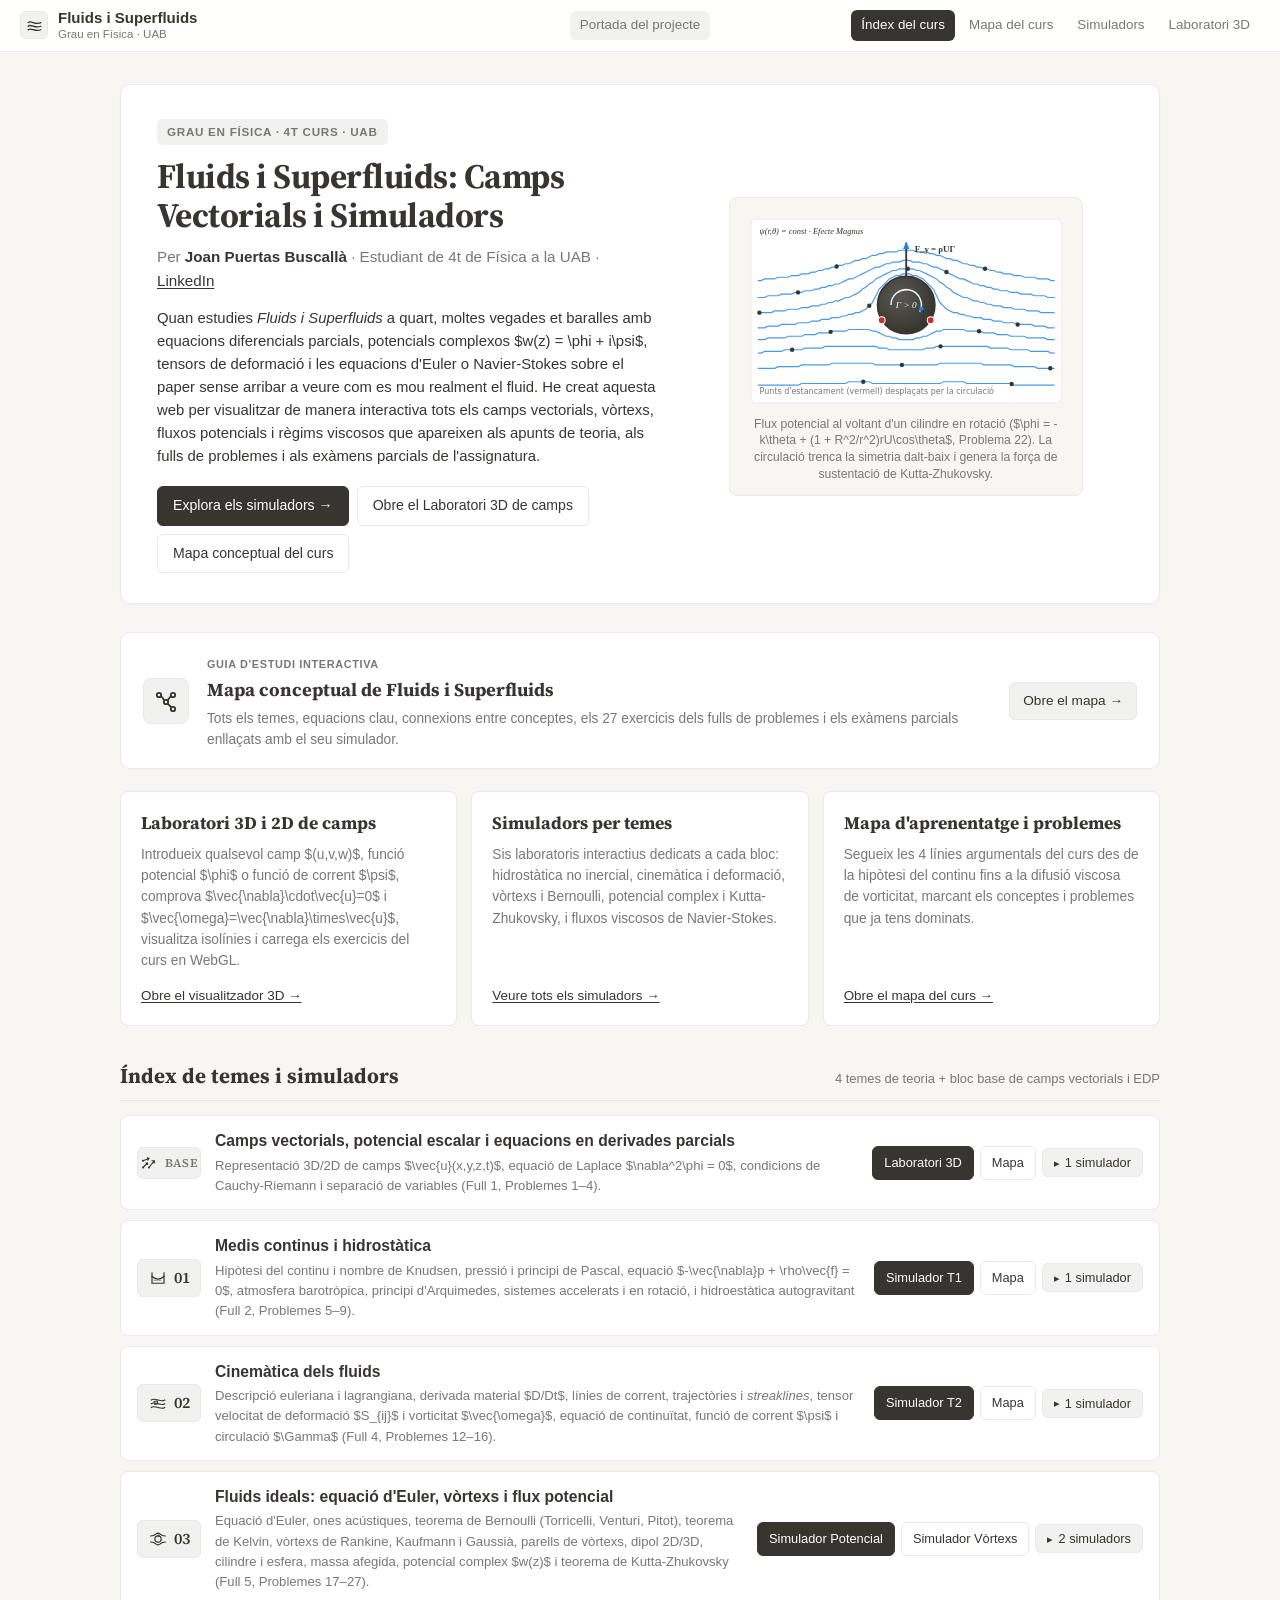
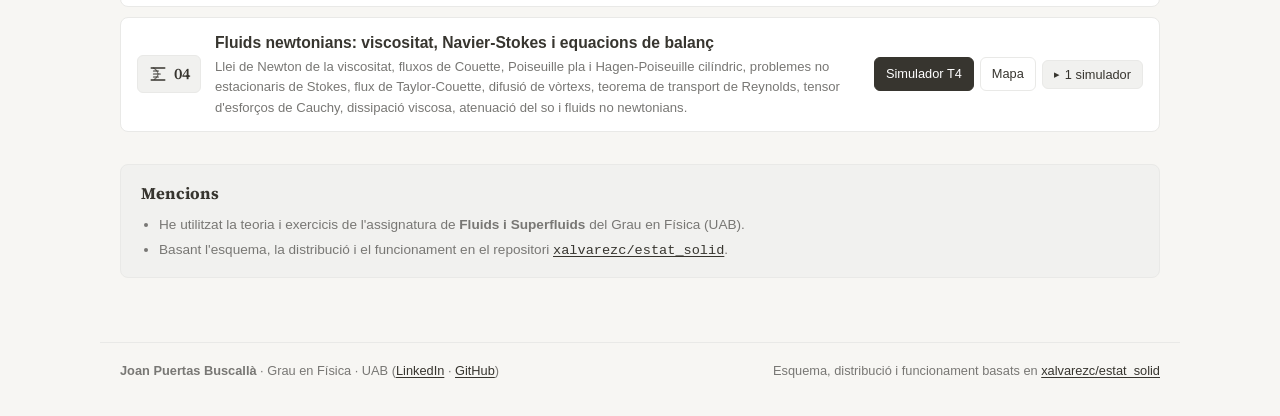
==== commit cc45efed: "Aplicar millores del laboratori 3D (RK4, isolinies, sliders, S_ij, circulacio) i actualitzar disseny" ====
--- a/index.html
+++ b/index.html
@@ -3,22 +3,22 @@
 <head>
 <meta charset="utf-8">
 <meta name="viewport" content="width=device-width, initial-scale=1">
-<title>Fluids i Superfluids — Simuladors de Camps Vectorials i Mecànica de Fluids (UAB)</title>
+<title>Fluids i Superfluids — Simuladors de Camps Vectorials i Mecànica de Fluids</title>
 <link rel="stylesheet" href="https://fonts.googleapis.com/css2?family=Source+Serif+4:opsz,wght@8..60,400;8..60,600;8..60,700&display=swap">
 <link rel="stylesheet" href="simuladors/estil_comu.css">
 <style>
   *{ box-sizing:border-box; }
   html, body{ margin:0; padding:0; }
   body{
-    font-family:system-ui, -apple-system, "Segoe UI", Roboto, sans-serif;
+    font-family:ui-sans-serif, -apple-system, BlinkMacSystemFont, "Segoe UI", Inter, sans-serif;
     color:var(--ink);
     background:var(--bg);
     line-height:1.55;
   }
   main{
-    max-width:1100px;
+    max-width:1080px;
     margin:0 auto;
-    padding:28px 20px 64px;
+    padding:32px 20px 64px;
   }
 
   /* Portada */
@@ -27,79 +27,81 @@
     border:1px solid var(--border);
     border-radius:10px;
     padding:34px 36px 30px;
-    margin-bottom:32px;
+    margin-bottom:28px;
     display:grid;
     grid-template-columns:1.15fr 1fr;
     gap:32px;
     align-items:center;
+    box-shadow:0 1px 2px rgba(15, 15, 15, .03);
   }
   @media (max-width:860px){
     .portada{ grid-template-columns:1fr; padding:26px 22px; }
   }
   .portada .etiqueta-grau{
     display:inline-block;
-    font-size:.74rem;
-    font-weight:700;
-    letter-spacing:.08em;
+    font-size:.73rem;
+    font-weight:600;
+    letter-spacing:.06em;
     text-transform:uppercase;
-    color:var(--uab-dark);
+    color:var(--muted);
     background:var(--uab-light);
     padding:4px 10px;
-    border-radius:4px;
+    border-radius:5px;
     margin-bottom:12px;
   }
   .portada h1{
     font-family:"Source Serif 4", Georgia, serif;
     font-size:2.15rem;
-    line-height:1.15;
+    line-height:1.14;
     margin:0 0 10px;
     color:var(--ink);
-    letter-spacing:-.01em;
+    letter-spacing:-.015em;
   }
   .portada .autor{
-    font-size:1rem;
+    font-size:.95rem;
     color:var(--muted);
     margin:0 0 14px;
   }
   .portada .autor strong{ color:var(--ink); font-weight:600; }
-  .portada .autor a{ color:var(--uab-dark); text-decoration:none; font-weight:600; }
-  .portada .autor a:hover{ text-decoration:underline; }
+  .portada .autor a{ color:var(--ink); text-decoration:underline; text-underline-offset:2px; font-weight:500; }
+  .portada .autor a:hover{ color:var(--uab); }
   .portada .resum{
-    font-size:.94rem;
+    font-size:.93rem;
     color:var(--ink);
     margin:0 0 18px;
   }
   .portada .accions{
     display:flex;
     flex-wrap:wrap;
-    gap:10px;
+    gap:8px;
   }
   .boto{
     display:inline-flex;
     align-items:center;
     gap:8px;
-    padding:10px 16px;
+    padding:8px 15px;
     border-radius:6px;
-    font-weight:600;
-    font-size:.9rem;
+    font-weight:500;
+    font-size:.88rem;
     text-decoration:none;
-    border:1px solid var(--uab);
+    border:1px solid var(--border);
     transition:background .12s, color .12s, border-color .12s;
   }
   .boto-primari{
-    background:var(--uab);
+    background:var(--ink);
+    border-color:var(--ink);
     color:#fff;
   }
-  .boto-primari:hover{ background:var(--uab-dark); border-color:var(--uab-dark); }
+  .boto-primari:hover{ background:#262521; border-color:#262521; }
   .boto-secundari{
     background:#fff;
-    color:var(--uab-dark);
-  }
-  .boto-secundari:hover{ background:var(--uab-light); }
+    color:var(--ink);
+  }
+  .boto-secundari:hover{ background:var(--uab-light); border-color:#d3d1cb; }
 
   /* Figura de portada */
   .figura-portada{
-    background:linear-gradient(180deg, #f9fbf9 0%, #eef5f0 100%);
+    background:var(--bg);
     border:1px solid var(--border);
     border-radius:8px;
     padding:16px 16px 12px;
@@ -116,7 +118,7 @@
     font-size:.76rem;
     color:var(--muted);
     margin-top:8px;
-    line-height:1.35;
+    line-height:1.38;
   }
 
   /* Destacat del mapa */
@@ -125,42 +127,40 @@
     grid-template-columns:auto 1fr auto;
     gap:18px;
     align-items:center;
-    background:linear-gradient(90deg, var(--uab-light) 0%, #ffffff 70%);
-    border:1px solid #b9dec6;
-    border-left:5px solid var(--uab);
+    background:var(--panel);
+    border:1px solid var(--border);
     border-radius:10px;
     padding:18px 22px;
-    margin:0 0 24px;
+    margin:0 0 22px;
     text-decoration:none;
     color:inherit;
-    transition:border-color .12s, box-shadow .12s, transform .12s;
+    transition:background .12s, border-color .12s;
   }
   .destacat-mapa:hover{
-    border-color:var(--uab);
-    box-shadow:0 4px 16px rgba(0, 114, 43, .10);
-    transform:translateY(-1px);
+    background:#fbfbfa;
+    border-color:#d3d1cb;
   }
   .destacat-mapa .dm-ico{
-    width:52px; height:52px;
-    border-radius:10px;
-    background:#fff;
-    border:1px solid #b9dec6;
+    width:46px; height:46px;
+    border-radius:8px;
+    background:var(--uab-light);
+    border:1px solid var(--border);
     display:flex; align-items:center; justify-content:center;
-    color:var(--uab-dark);
+    color:var(--ink);
     flex-shrink:0;
   }
   .destacat-mapa .dm-etiqueta{
     display:inline-block;
     font-size:.68rem;
-    font-weight:700;
-    letter-spacing:.08em;
+    font-weight:600;
+    letter-spacing:.06em;
     text-transform:uppercase;
-    color:var(--uab-dark);
+    color:var(--muted);
     margin-bottom:2px;
   }
   .destacat-mapa h2{
     font-family:"Source Serif 4", Georgia, serif;
-    font-size:1.18rem;
+    font-size:1.15rem;
     margin:0 0 3px;
     color:var(--ink);
   }
@@ -170,17 +170,19 @@
     color:var(--muted);
   }
   .destacat-mapa .dm-cta{
-    font-weight:700;
-    font-size:.88rem;
-    color:var(--uab-dark);
+    font-weight:500;
+    font-size:.85rem;
+    color:var(--ink);
     white-space:nowrap;
-    padding:8px 14px;
+    padding:7px 13px;
     border-radius:6px;
-    background:#fff;
-    border:1px solid var(--uab);
+    background:var(--uab-light);
+    border:1px solid var(--border);
+    transition:background .12s, color .12s;
   }
   .destacat-mapa:hover .dm-cta{
-    background:var(--uab);
+    background:var(--ink);
+    border-color:var(--ink);
     color:#fff;
   }
   @media (max-width:720px){
@@ -192,8 +194,8 @@
   .seccions{
     display:grid;
     grid-template-columns:repeat(3, 1fr);
-    gap:16px;
-    margin-bottom:36px;
+    gap:14px;
+    margin-bottom:34px;
   }
   @media (max-width:820px){
     .seccions{ grid-template-columns:1fr; }
@@ -201,7 +203,6 @@
   .targeta-seccio{
     background:var(--panel);
     border:1px solid var(--border);
-    border-top:3px solid var(--uab);
     border-radius:8px;
     padding:18px 20px;
     display:flex;
@@ -210,7 +211,7 @@
   }
   .targeta-seccio h2{
     font-family:"Source Serif 4", Georgia, serif;
-    font-size:1.12rem;
+    font-size:1.1rem;
     margin:0 0 6px;
     color:var(--ink);
   }
@@ -220,13 +221,14 @@
     margin:0 0 14px;
   }
   .targeta-seccio a.enllac-seccio{
-    font-size:.85rem;
-    font-weight:600;
-    color:var(--uab-dark);
-    text-decoration:none;
+    font-size:.84rem;
+    font-weight:500;
+    color:var(--ink);
+    text-decoration:underline;
+    text-underline-offset:2px;
     align-self:flex-start;
   }
-  .targeta-seccio a.enllac-seccio:hover{ text-decoration:underline; }
+  .targeta-seccio a.enllac-seccio:hover{ color:var(--uab); }
 
   /* Índex de temes */
   .titol-index{
@@ -236,16 +238,16 @@
     gap:12px;
     margin:8px 0 14px;
     padding-bottom:8px;
-    border-bottom:2px solid var(--uab);
+    border-bottom:1px solid var(--border);
   }
   .titol-index h2{
     font-family:"Source Serif 4", Georgia, serif;
-    font-size:1.35rem;
+    font-size:1.32rem;
     margin:0;
     color:var(--ink);
   }
   .titol-index span{
-    font-size:.82rem;
+    font-size:.81rem;
     color:var(--muted);
   }
   .llista-temes{
@@ -256,16 +258,15 @@
   .fila-tema{
     background:var(--panel);
     border:1px solid var(--border);
-    border-left:4px solid var(--uab);
-    border-radius:6px;
+    border-radius:8px;
     padding:13px 16px;
     display:grid;
-    grid-template-columns:62px 1fr auto;
+    grid-template-columns:64px 1fr auto;
     align-items:center;
     gap:14px;
   }
   @media (max-width:720px){
-    .fila-tema{ grid-template-columns:52px 1fr; }
+    .fila-tema{ grid-template-columns:54px 1fr; }
     .fila-tema .accions-tema{ grid-column:1 / -1; justify-self:start; margin-top:4px; }
   }
   .fila-tema .num-tema{
@@ -273,30 +274,30 @@
     align-items:center;
     gap:7px;
     font-family:"Source Serif 4", Georgia, serif;
-    font-weight:700;
-    font-size:1.05rem;
-    color:var(--uab-dark);
+    font-weight:600;
+    font-size:.98rem;
+    color:var(--ink);
     background:var(--uab-light);
-    border-radius:5px;
+    border:1px solid var(--border);
+    border-radius:6px;
     padding:6px 9px;
     justify-content:center;
   }
   .fila-tema .num-tema svg{
-    width:20px;
-    height:20px;
+    width:18px;
+    height:18px;
     flex-shrink:0;
-    color:var(--uab);
-  }
-  .fila-tema.repas{ border-left-color:#7a8b80; }
+    color:var(--ink);
+  }
   .fila-tema.repas .num-tema{
-    background:#eef1ee;
-    color:#425247;
-    font-size:.76rem;
-    letter-spacing:.05em;
+    font-size:.74rem;
+    letter-spacing:.04em;
+    color:var(--muted);
   }
   .fila-tema .cos-tema h3{
     margin:0 0 2px;
-    font-size:1rem;
+    font-size:.98rem;
+    font-weight:600;
     color:var(--ink);
   }
   .fila-tema .cos-tema p{
@@ -313,36 +314,34 @@
   .accions-tema a,
   .accions-tema button.boto-sims-tema{
     font-size:.8rem;
-    font-weight:600;
+    font-weight:500;
     text-decoration:none;
     padding:6px 11px;
-    border-radius:5px;
-    border:1px solid var(--border);
-    color:var(--ink);
-    background:#fbfcfb;
+    border-radius:6px;
+    border:1px solid var(--border);
+    color:var(--ink);
+    background:#ffffff;
     white-space:nowrap;
     font-family:inherit;
     cursor:pointer;
+    transition:background .12s, border-color .12s;
   }
   .accions-tema a:hover,
   .accions-tema button.boto-sims-tema:hover{
-    border-color:var(--uab);
-    color:var(--uab-dark);
     background:var(--uab-light);
+    border-color:#d3d1cb;
   }
   .accions-tema a.prim{
-    background:var(--uab);
-    border-color:var(--uab);
+    background:var(--ink);
+    border-color:var(--ink);
     color:#fff;
   }
   .accions-tema a.prim:hover{
-    background:var(--uab-dark);
-    border-color:var(--uab-dark);
+    background:#262521;
+    border-color:#262521;
     color:#fff;
   }
   .accions-tema button.boto-sims-tema{
-    color:var(--uab-dark);
-    border-color:#b9d8c4;
     background:var(--uab-light);
     display:inline-flex;
     align-items:center;
@@ -360,7 +359,7 @@
     grid-column:1 / -1;
     margin-top:10px;
     padding-top:10px;
-    border-top:1px dashed var(--border);
+    border-top:1px solid var(--border);
   }
   .fila-tema.obert .calaix-sims{ display:block; }
   .calaix-sims ul{
@@ -375,18 +374,18 @@
     display:block;
     padding:9px 12px;
     border:1px solid var(--border);
-    border-radius:5px;
-    background:#fbfcfb;
+    border-radius:6px;
+    background:var(--bg);
     text-decoration:none;
     color:var(--ink);
     font-size:.84rem;
-    font-weight:600;
+    font-weight:500;
     line-height:1.35;
+    transition:background .12s, border-color .12s;
   }
   .calaix-sims li a:hover{
-    border-color:var(--uab);
+    border-color:#d3d1cb;
     background:var(--uab-light);
-    color:var(--uab-dark);
   }
   .calaix-sims li a span.desc-curta{
     display:block;
@@ -398,34 +397,36 @@
 
   /* Nota de l'autor i crèdits */
   .nota-autor{
-    margin-top:36px;
-    background:var(--panel);
-    border:1px solid var(--border);
-    border-left:4px solid var(--uab);
+    margin-top:32px;
+    background:var(--uab-light);
+    border:1px solid var(--border);
     border-radius:8px;
-    padding:18px 22px;
+    padding:16px 20px;
   }
   .nota-autor h3{
     font-family:"Source Serif 4", Georgia, serif;
-    font-size:1.08rem;
+    font-size:1.02rem;
     margin:0 0 8px;
     color:var(--ink);
   }
-  .nota-autor p{
-    font-size:.86rem;
-    color:var(--muted);
-    margin:0 0 8px;
-  }
-  .nota-autor p:last-child{ margin-bottom:0; }
+  .nota-autor ul{
+    margin:0;
+    padding-left:18px;
+    font-size:.85rem;
+    color:var(--muted);
+  }
+  .nota-autor li{ margin-bottom:4px; }
+  .nota-autor li:last-child{ margin-bottom:0; }
   .nota-autor a{
-    color:var(--uab-dark);
-    font-weight:600;
-    text-decoration:none;
-  }
-  .nota-autor a:hover{ text-decoration:underline; }
+    color:var(--ink);
+    font-weight:500;
+    text-decoration:underline;
+    text-underline-offset:2px;
+  }
+  .nota-autor a:hover{ color:var(--uab); }
 
   footer{
-    max-width:1100px;
+    max-width:1080px;
     margin:0 auto;
     padding:18px 20px 36px;
     border-top:1px solid var(--border);
@@ -436,15 +437,17 @@
     justify-content:space-between;
     gap:10px;
   }
-  footer a{ color:var(--uab-dark); text-decoration:none; font-weight:600; }
-  footer a:hover{ text-decoration:underline; }
+  footer a{ color:var(--ink); text-decoration:underline; text-underline-offset:2px; font-weight:500; }
+  footer a:hover{ color:var(--uab); }
 </style>
 </head>
 <body>
 
 <header class="capcalera-uab">
   <div class="cap-esq">
-    <a class="cap-logo" href="./" title="Portada del curs"><img src="simuladors/imatges/logotip-versio-3-verd.png" alt="Universitat Autònoma de Barcelona"></a>
+    <a class="cap-logo" href="./" title="Portada del curs" aria-label="Portada">
+      <svg viewBox="0 0 24 24" fill="none" stroke="currentColor" stroke-width="1.8" stroke-linecap="round" stroke-linejoin="round"><path d="M3 8c4-4 10 4 18 0"/><path d="M3 13c4-4 10 4 18 0"/><path d="M3 18c4-4 10 4 18 0"/></svg>
+    </a>
     <a class="cap-marca" href="./">Fluids i Superfluids<small>Grau en Física · UAB</small></a>
   </div>
   <div class="cap-pagina">Portada del projecte</div>
@@ -477,34 +480,34 @@
       <svg id="svgPortada" viewBox="0 0 380 230" role="img" aria-label="Flux potencial amb circulació al voltant d'un cilindre i línies de corrent">
         <defs>
           <radialGradient id="gradCil" cx="38%" cy="35%" r="65%">
-            <stop offset="0%" stop-color="#3a5a46"/>
-            <stop offset="100%" stop-color="#1b2c21"/>
+            <stop offset="0%" stop-color="#5a5852"/>
+            <stop offset="100%" stop-color="#37352f"/>
           </radialGradient>
           <marker id="fletxaVerd" viewBox="0 0 10 10" refX="7" refY="5" markerWidth="5" markerHeight="5" orient="auto-start-reverse">
-            <path d="M 0 1.5 L 8 5 L 0 8.5 z" fill="#009639"/>
+            <path d="M 0 1.5 L 8 5 L 0 8.5 z" fill="#2383e2"/>
           </marker>
         </defs>
-        <rect x="6" y="6" width="368" height="218" rx="6" fill="#ffffff" stroke="#d8e2da"/>
+        <rect x="6" y="6" width="368" height="218" rx="6" fill="#ffffff" stroke="#e9e9e7"/>
         <!-- Equipotencials (discontínues) -->
-        <g id="grupEqui" stroke="#9ec5ab" stroke-width="1" stroke-dasharray="3 3" fill="none" opacity="0.65"></g>
+        <g id="grupEqui" stroke="#c7c6c1" stroke-width="1" stroke-dasharray="3 3" fill="none" opacity="0.65"></g>
         <!-- Línies de corrent -->
-        <g id="grupStream" stroke="#009639" stroke-width="1.5" fill="none" opacity="0.85"></g>
+        <g id="grupStream" stroke="#2383e2" stroke-width="1.4" fill="none" opacity="0.82"></g>
         <!-- Partícules traçadores -->
         <g id="grupParticules"></g>
         <!-- Cilindre central amb circulació -->
-        <circle cx="190" cy="108" r="34" fill="url(#gradCil)" stroke="#00722b" stroke-width="2"/>
+        <circle cx="190" cy="108" r="34" fill="url(#gradCil)" stroke="#37352f" stroke-width="2"/>
         <!-- Fletxa de circulació Γ -->
-        <path d="M 172 108 A 18 18 0 1 1 206 116" fill="none" stroke="#a7f3d0" stroke-width="1.8" marker-end="url(#fletxaVerd)"/>
+        <path d="M 172 108 A 18 18 0 1 1 206 116" fill="none" stroke="#ebf5fe" stroke-width="1.8" marker-end="url(#fletxaVerd)"/>
         <text x="190" y="112" font-size="11" font-family="Georgia, serif" font-style="italic" text-anchor="middle" fill="#ffffff">Γ &gt; 0</text>
         <!-- Punts d'estancament -->
-        <circle cx="161" cy="126" r="4" fill="#d93829" stroke="#fff" stroke-width="1.2"/>
-        <circle cx="219" cy="126" r="4" fill="#d93829" stroke="#fff" stroke-width="1.2"/>
+        <circle cx="161" cy="126" r="4" fill="#c4322b" stroke="#fff" stroke-width="1.2"/>
+        <circle cx="219" cy="126" r="4" fill="#c4322b" stroke="#fff" stroke-width="1.2"/>
         <!-- Vector sustentació Kutta-Zhukovsky -->
-        <line x1="190" y1="74" x2="190" y2="34" stroke="#00722b" stroke-width="2.4" marker-end="url(#fletxaVerd)"/>
-        <text x="200" y="45" font-size="10.5" font-family="Georgia, serif" font-weight="bold" fill="#00722b">F_y = ρUΓ</text>
+        <line x1="190" y1="74" x2="190" y2="34" stroke="#37352f" stroke-width="2.2" marker-end="url(#fletxaVerd)"/>
+        <text x="200" y="45" font-size="10.5" font-family="Georgia, serif" font-weight="bold" fill="#37352f">F_y = ρUΓ</text>
         <!-- Etiquetes -->
-        <text x="16" y="24" font-size="10" font-family="Georgia, serif" font-style="italic" fill="#00722b">ψ(r,θ) = const · Efecte Magnus</text>
-        <text x="16" y="214" font-size="9.5" font-family="system-ui, sans-serif" fill="#54635a">Punts d'estancament (vermell) desplaçats per la circulació</text>
+        <text x="16" y="24" font-size="10" font-family="Georgia, serif" font-style="italic" fill="#37352f">ψ(r,θ) = const · Efecte Magnus</text>
+        <text x="16" y="214" font-size="9.5" font-family="system-ui, sans-serif" fill="#787774">Punts d'estancament (vermell) desplaçats per la circulació</text>
       </svg>
       <figcaption>
         Flux potencial al voltant d'un cilindre en rotació ($\phi = -k\theta + (1 + R^2/r^2)rU\cos\theta$, Problema 22). La circulació trenca la simetria dalt-baix i genera la força de sustentació de Kutta-Zhukovsky.
@@ -514,7 +517,7 @@
 
   <a class="destacat-mapa" href="mapa/index.html">
     <div class="dm-ico" aria-hidden="true">
-      <svg width="28" height="28" viewBox="0 0 24 24" fill="none" stroke="currentColor" stroke-width="1.8" stroke-linecap="round" stroke-linejoin="round">
+      <svg width="24" height="24" viewBox="0 0 24 24" fill="none" stroke="currentColor" stroke-width="1.8" stroke-linecap="round" stroke-linejoin="round">
         <circle cx="5" cy="6" r="2.2"/><circle cx="19" cy="6" r="2.2"/><circle cx="12" cy="13" r="2.2"/><circle cx="19" cy="20" r="2.2"/>
         <path d="M7 7l3.3 4.3M17 7l-3.3 4.3M13.6 14.6l3.8 3.8"/>
       </svg>
@@ -531,7 +534,7 @@
     <div class="targeta-seccio">
       <div>
         <h2>Laboratori 3D i 2D de camps</h2>
-        <p>Introdueix qualsevol camp $(u,v,w)$, funció potencial $\phi$ o funció de corrent $\psi$, comprova $\vec{\nabla}\cdot\vec{u}=0$ i $\vec{\omega}=\vec{\nabla}\times\vec{u}$, i carrega directament els exercicis del curs en WebGL.</p>
+        <p>Introdueix qualsevol camp $(u,v,w)$, funció potencial $\phi$ o funció de corrent $\psi$, comprova $\vec{\nabla}\cdot\vec{u}=0$ i $\vec{\omega}=\vec{\nabla}\times\vec{u}$, visualitza isolínies i carrega els exercicis del curs en WebGL.</p>
       </div>
       <a class="enllac-seccio" href="visualitzador_camps.html">Obre el visualitzador 3D →</a>
     </div>
@@ -620,21 +623,19 @@
 
   </div>
 
-  <section class="nota-autor" aria-label="Sobre aquest projecte i reconeixements">
-    <h3>Sobre aquest projecte i mencions</h3>
-    <p>
-      Soc en <strong>Joan Puertas Buscallà</strong>, estudiant de 4t del Grau en Física a la Universitat Autònoma de Barcelona (UAB). Aquest repositori va néixer inicialment com un visualitzador 3D de camps vectorials per comprovar els exercicis de funció potencial $\phi$ i funció de corrent $\psi$, i l'he anat ampliant fins a cobrir tot el temari de l'assignatura de <strong>Fluids i Superfluids</strong>.
-    </p>
-    <p>
-      <strong>Mencions i agraïments:</strong> L'arquitectura web d'aquest portal, el disseny visual acadèmic UAB (fulls d'estil, estructura de panells de 3 columnes i caixes plegables) i el motor del <em>Mapa conceptual interactiu</em> estan directament inspirats i adaptats del repositori obert <a href="https://github.com/xalvarezc/estat_solid" target="_blank" rel="noopener"><code>xalvarezc/estat_solid</code></a> (<em>Física de l'Estat Sòlid</em>), desenvolupat pel professor <strong>F. Xavier Àlvarez Calafell</strong> (Departament de Física, UAB). El contingut físic, les demostracions i els enunciats dels problemes segueixen el material docent de l'assignatura <em>Fluids i Superfluids</em> del Grau en Física de la UAB. Per al renderitzat matemàtic i gràfic s'utilitzen <a href="https://threejs.org/" target="_blank" rel="noopener">Three.js</a> (WebGL), HTML5 Canvas i <a href="https://katex.org/" target="_blank" rel="noopener">KaTeX</a>.
-    </p>
+  <section class="nota-autor" aria-label="Mencions">
+    <h3>Mencions</h3>
+    <ul>
+      <li>He utilitzat la teoria i exercicis de l'assignatura de <strong>Fluids i Superfluids</strong> del Grau en Física (UAB).</li>
+      <li>Basant l'esquema, la distribució i el funcionament en el repositori <a href="https://github.com/xalvarezc/estat_solid" target="_blank" rel="noopener"><code>xalvarezc/estat_solid</code></a>.</li>
+    </ul>
   </section>
 
 </main>
 
 <footer>
-  <span><strong>Joan Puertas Buscallà</strong> · Grau en Física · Universitat Autònoma de Barcelona (<a href="https://www.linkedin.com/in/joan-puertasbuscalla/" target="_blank" rel="noopener">LinkedIn</a> · <a href="https://github.com/Seijo37/Vectors1" target="_blank" rel="noopener">GitHub</a>)</span>
-  <span>Disseny i arquitectura del mapa basats en <a href="https://github.com/xalvarezc/estat_solid" target="_blank" rel="noopener">estat_solid</a> (Prof. F. Xavier Àlvarez, UAB)</span>
+  <span><strong>Joan Puertas Buscallà</strong> · Grau en Física · UAB (<a href="https://www.linkedin.com/in/joan-puertasbuscalla/" target="_blank" rel="noopener">LinkedIn</a> · <a href="https://github.com/Seijo37/Vectors1" target="_blank" rel="noopener">GitHub</a>)</span>
+  <span>Esquema, distribució i funcionament basats en <a href="https://github.com/xalvarezc/estat_solid" target="_blank" rel="noopener">xalvarezc/estat_solid</a></span>
 </footer>
 
 <script src="simuladors/temes.js"></script>
@@ -693,7 +694,6 @@
   var gPart = document.getElementById('grupParticules');
   if (gStream && gPart) {
     var cx = 190, cy = 108, R = 34;
-    // Potencial de corrent reduït: ψ(x,y) = y*(1 - R²/r²) + k*ln(r/R)
     var kCirc = 18;
     var psiTargets = [-62, -42, -24, -9.5, 4, 20, 38, 58];
     var corbes = [];
@@ -702,8 +702,6 @@
       var pts = [];
       for (var ix = 14; ix <= 366; ix += 4) {
         var dx = ix - cx;
-        // Cerquem y per bisecció o secant mantenint el signe
-        var yStart = psi0 >= -10 ? -85 : 85;
         var bestY = null, bestErr = 1e9;
         var yMin = -95, yMax = 95;
         for (var sy = yMin; sy <= yMax; sy += 2) {
@@ -734,8 +732,8 @@
     corbes.forEach(function(pts, idx) {
       for (var m = 0; m < 2; m++) {
         var c = document.createElementNS('http://www.w3.org/2000/svg', 'circle');
-        c.setAttribute('r', '2.7');
-        c.setAttribute('fill', '#00722b');
+        c.setAttribute('r', '2.6');
+        c.setAttribute('fill', '#37352f');
         gPart.appendChild(c);
         particules.push({ el: c, pts: pts, pos: (m * 0.5 + idx * 0.13) % 1 });
       }
--- a/simuladors/estil_comu.css
+++ b/simuladors/estil_comu.css
@@ -1,110 +1,116 @@
-/* Estil comú dels simuladors de Fluids i Superfluids (Grau en Física · UAB)
-   Desenvolupat per Joan Puertas Buscallà.
-   Arquitectura visual i sistema d'estils basats en el repositori "Física de l'Estat Sòlid"
-   del prof. F. Xavier Àlvarez (https://github.com/xalvarezc/estat_solid). */
+/* Estil comú dels simuladors de Fluids i Superfluids
+   Autor: Joan Puertas Buscallà.
+   Basat en l'esquema, la distribució i el funcionament del repositori https://github.com/xalvarezc/estat_solid */
 :root {
-  --uab:       #009639;
-  --uab-dark:  #00722b;
-  --uab-light: #e8f5ee;
-  --bg:        #f5f7f5;
+  --uab:       #2383e2;
+  --uab-dark:  #37352f;
+  --uab-light: #f1f1ef;
+  --accent-bg: #ebf5fe;
+  --bg:        #f7f6f3;
   --panel:     #ffffff;
-  --border:    #d8e2da;
-  --ink:       #1b241e;
-  --muted:     #54635a;
+  --border:    #e9e9e7;
+  --ink:       #37352f;
+  --muted:     #787774;
 }
 
-/* Capçalera comuna del lloc — compartida entre apunts, índex, mapa i simuladors */
+/* Capçalera comuna del lloc */
 .capcalera-uab{
-  background:#ffffff;
-  border-bottom:3px solid var(--uab);
-  padding:10px 20px;
+  background:rgba(255, 255, 255, 0.92);
+  backdrop-filter:blur(8px);
+  border-bottom:1px solid var(--border);
+  padding:9px 20px;
   display:grid;
   grid-template-columns:1fr auto 1fr;
   align-items:center;
   gap:16px;
-  font-family:"Source Serif 4", Georgia, serif;
+  font-family:ui-sans-serif, -apple-system, BlinkMacSystemFont, "Segoe UI", Inter, sans-serif;
   position:sticky;
   top:0;
   z-index:200;
-  box-shadow:0 2px 10px rgba(0, 70, 25, .06);
 }
 .capcalera-uab .cap-esq{
   display:flex;
   align-items:center;
-  gap:14px;
+  gap:10px;
   min-width:0;
 }
 .capcalera-uab .cap-logo{
   display:inline-flex;
   align-items:center;
+  justify-content:center;
+  width:28px;
+  height:28px;
+  border-radius:6px;
+  background:var(--uab-light);
+  border:1px solid var(--border);
+  color:var(--ink);
   text-decoration:none;
   flex-shrink:0;
 }
-.capcalera-uab .cap-logo img{
-  height:32px;
-  width:auto;
+.capcalera-uab .cap-logo svg{
+  width:17px;
+  height:17px;
   display:block;
 }
 .capcalera-uab .cap-marca{
   color:var(--ink);
   text-decoration:none;
-  font-weight:700;
-  font-size:1.02rem;
-  line-height:1.15;
-  padding-left:14px;
-  border-left:1px solid var(--border);
+  font-weight:600;
+  font-size:.94rem;
+  line-height:1.2;
 }
 .capcalera-uab .cap-marca small{
   display:block;
-  font-family:system-ui, -apple-system, "Segoe UI", Roboto, sans-serif;
-  font-weight:500;
-  font-size:.74rem;
+  font-weight:400;
+  font-size:.72rem;
   color:var(--muted);
-  margin-top:2px;
+  margin-top:1px;
 }
 .capcalera-uab .cap-pagina{
   display:inline-flex;
   align-items:center;
-  gap:8px;
-  font-family:system-ui, -apple-system, "Segoe UI", Roboto, sans-serif;
-  font-size:.88rem;
-  font-weight:600;
-  color:var(--uab-dark);
+  gap:7px;
+  font-size:.84rem;
+  font-weight:500;
+  color:var(--muted);
   text-align:center;
   white-space:nowrap;
   overflow:hidden;
   text-overflow:ellipsis;
   max-width:44vw;
+  background:var(--uab-light);
+  padding:4px 10px;
+  border-radius:6px;
 }
 .capcalera-uab .cap-pagina svg{
-  width:20px;
-  height:20px;
+  width:16px;
+  height:16px;
   flex-shrink:0;
-  color:var(--uab);
+  color:var(--ink);
 }
 .capcalera-uab .cap-nav{
   display:flex;
   gap:4px;
   flex-wrap:wrap;
   justify-self:end;
-  font-family:system-ui, -apple-system, "Segoe UI", Roboto, sans-serif;
-  font-size:.86rem;
+  font-size:.84rem;
 }
 .capcalera-uab .cap-nav a{
   color:var(--muted);
   text-decoration:none;
-  padding:6px 11px;
+  padding:5px 10px;
   border-radius:6px;
   font-weight:500;
+  transition:background .12s, color .12s;
 }
 .capcalera-uab .cap-nav a:hover{
   background:var(--uab-light);
-  color:var(--uab-dark);
+  color:var(--ink);
 }
 .capcalera-uab .cap-nav a.actiu{
-  background:var(--uab-light);
-  color:var(--uab-dark);
-  font-weight:600;
+  background:var(--ink);
+  color:#ffffff;
+  font-weight:500;
 }
 @media (max-width:760px){
   .capcalera-uab{ grid-template-columns:1fr auto; }
@@ -115,48 +121,47 @@
   text-align: center;
   color: var(--muted);
   font-size: 0.78rem;
-  padding: 16px 12px 24px;
+  padding: 18px 12px 26px;
   border-top: 1px solid var(--border);
-  margin-top: 24px;
-  font-family: system-ui, -apple-system, "Segoe UI", Roboto, sans-serif;
+  margin-top: 28px;
+  font-family: ui-sans-serif, -apple-system, BlinkMacSystemFont, "Segoe UI", sans-serif;
 }
 .peu-uab a {
-  color: var(--uab-dark);
-  text-decoration: none;
-  font-weight: 600;
+  color: var(--ink);
+  text-decoration: underline;
+  text-underline-offset: 2px;
+  font-weight: 500;
 }
 .peu-uab a:hover {
-  text-decoration: underline;
+  color: var(--uab);
 }
 
-/* Targeta amb vora esquerra verda — estil unificat */
+/* Targeta d'avís estil callout */
 .caixa-uab {
-  background: var(--panel);
+  background: var(--uab-light);
   border: 1px solid var(--border);
-  border-left: 4px solid var(--uab);
-  border-radius: 6px;
+  border-radius: 8px;
   padding: 12px 14px;
 }
 
-/* Botó en forma de pastilla verd UAB */
+/* Botó en forma de pastilla */
 .boto-pill {
   display: inline-flex;
   align-items: center;
   gap: 7px;
-  padding: 6px 14px;
-  border-radius: 999px;
+  padding: 6px 13px;
+  border-radius: 6px;
   font-size: 0.82rem;
-  font-weight: 600;
-  color: var(--uab-dark);
-  background: var(--uab-light);
+  font-weight: 500;
+  color: var(--ink);
+  background: var(--panel);
   border: 1px solid var(--border);
   text-decoration: none;
   cursor: pointer;
-  transition: background 0.15s, border-color 0.15s, color 0.15s;
+  transition: background 0.12s, border-color 0.12s;
 }
 .boto-pill:hover {
-  background: var(--uab);
-  border-color: var(--uab);
-  color: #fff;
+  background: var(--uab-light);
+  border-color: #d3d1cb;
 }
 .boto-pill svg { flex-shrink: 0; }
